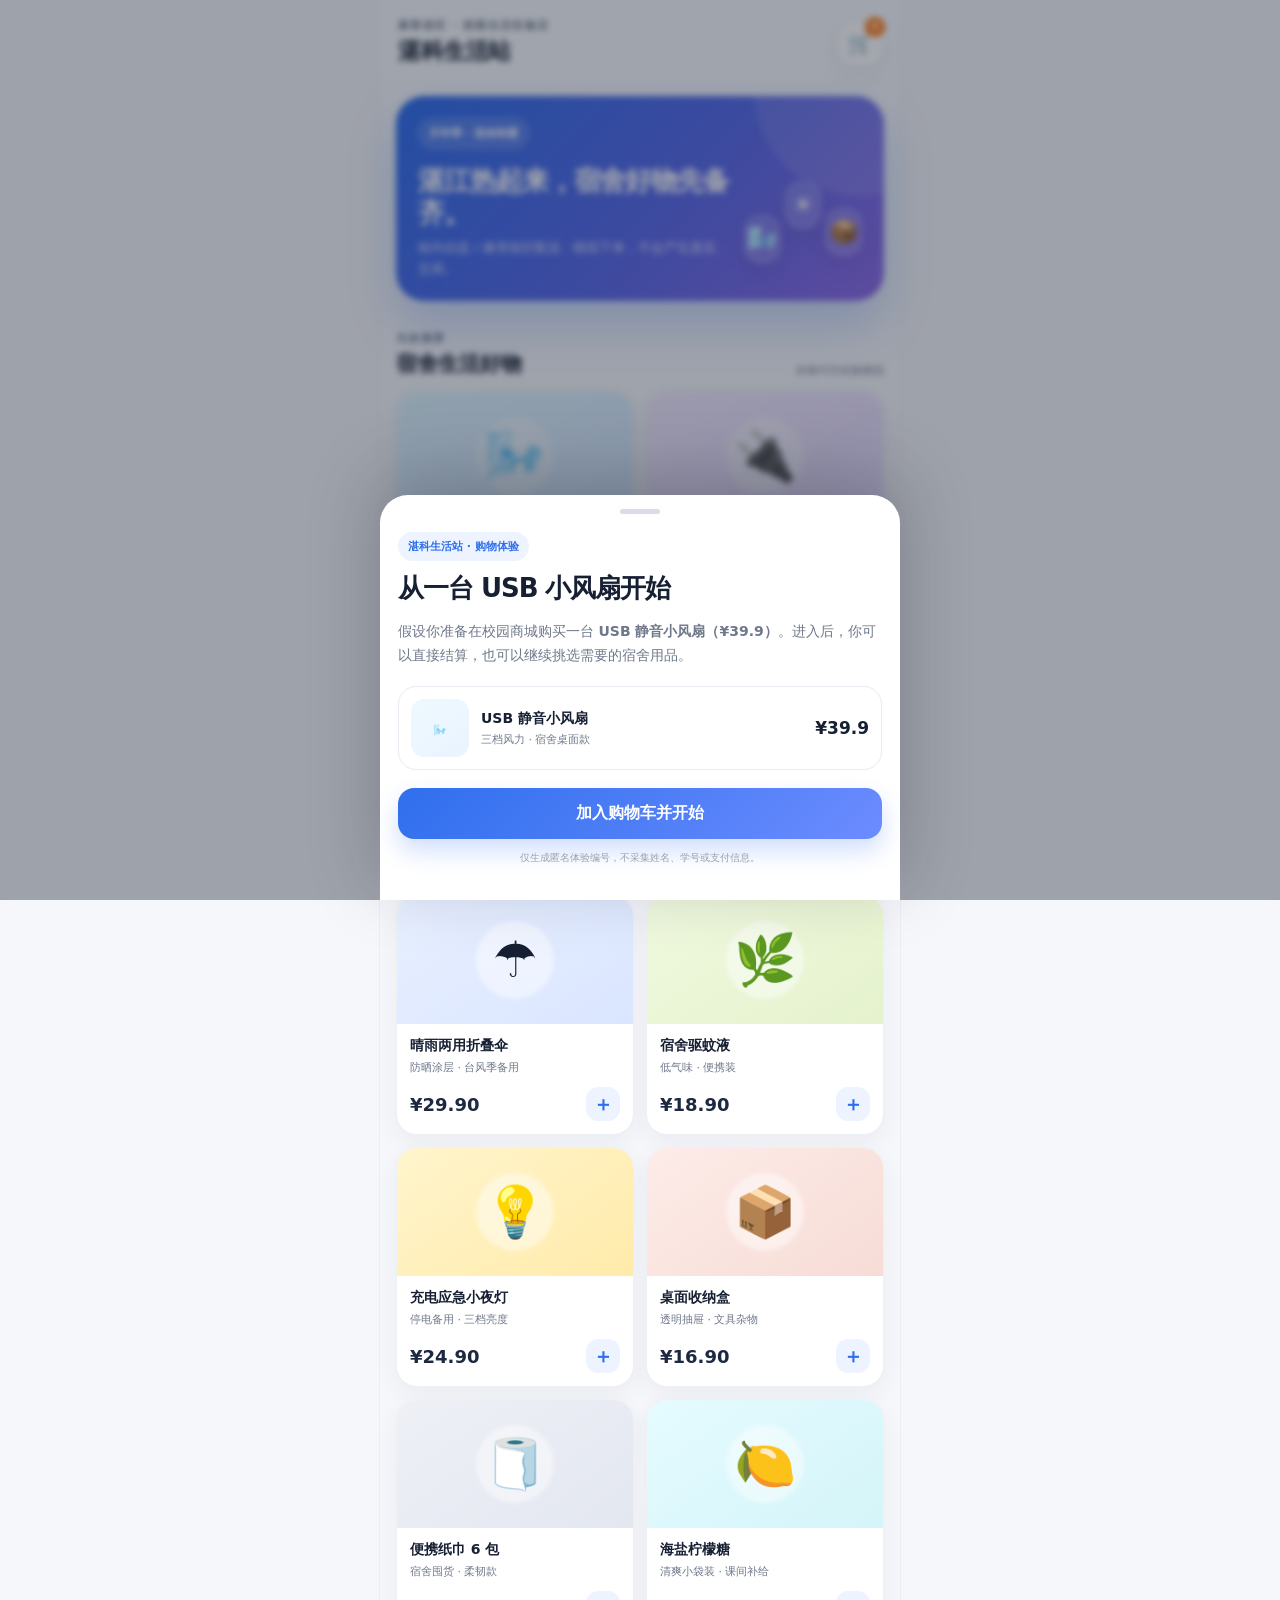
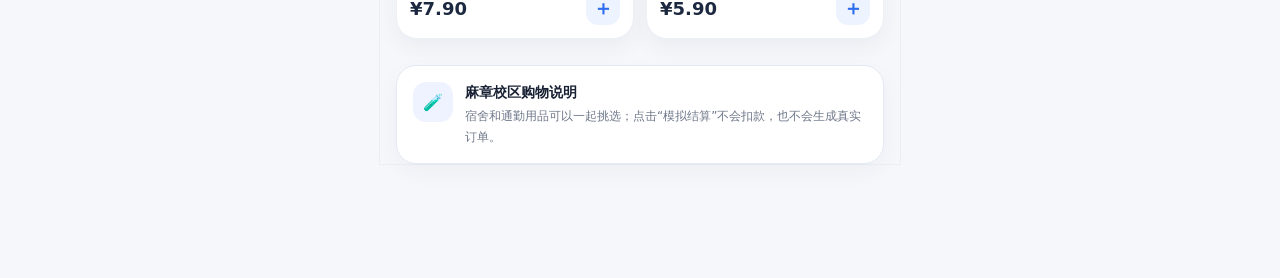
==== index.html @ 8a5a499f "Initial P2-06 campus mall A/B experiment" ====
<!doctype html>
<html lang="zh-CN">
<head>
  <meta charset="utf-8">
  <meta name="viewport" content="width=device-width,initial-scale=1,viewport-fit=cover">
  <meta name="theme-color" content="#f7f8fb">
  <meta name="description" content="湛科生活站 · 湛江校园生活购物体验">
  <title>湛科生活站 · 校园商城</title>
  <link rel="icon" href="assets/favicon.svg" type="image/svg+xml">
  <link rel="stylesheet" href="assets/styles.css">
</head>
<body class="shop-page">
  <div class="app-shell">
    <header class="shop-header">
      <div>
        <div class="eyebrow">麻章校区 · 校园生活实验店</div>
        <h1>湛科生活站</h1>
      </div>
      <button class="icon-btn cart-trigger" id="headerCart" aria-label="打开购物车">
        <span class="cart-icon">🛒</span><span class="cart-count" id="cartCount">0</span>
      </button>
    </header>

    <main>
      <section class="hero-card">
        <div class="hero-copy">
          <span class="hero-pill">开学季 · 宿舍刚需</span>
          <h2>湛江热起来，宿舍好物先备齐。</h2>
        <p>校内自提 / 麻章校区配送 · 模拟下单，不会产生真实交易。</p>
        </div>
        <div class="hero-visual" aria-hidden="true">
          <span>🌬️</span><span>☀️</span><span>📦</span>
        </div>
      </section>

      <section class="section-block">
        <div class="section-heading">
          <div>
            <span class="section-kicker">为你推荐</span>
            <h3>宿舍生活好物</h3>
          </div>
          <span class="tiny-note">价格均为实验模拟</span>
        </div>
        <div class="product-grid" id="productGrid"></div>
      </section>

      <section class="why-card">
        <div class="why-icon">🧪</div>
        <div>
          <strong>麻章校区购物说明</strong>
          <p>宿舍和通勤用品可以一起挑选；点击“模拟结算”不会扣款，也不会生成真实订单。</p>
        </div>
      </section>
    </main>

    <nav class="bottom-nav" aria-label="底部导航">
      <button class="nav-item active"><span>⌂</span><b>首页</b></button>
      <button class="nav-item" id="recommendNav"><span>✦</span><b>好物</b></button>
      <button class="nav-item cart-trigger"><span>🛒</span><b>购物车</b></button>
      <button class="nav-item" id="aboutNav"><span>i</span><b>说明</b></button>
    </nav>
  </div>

  <div class="scrim hidden" id="scrim"></div>

  <section class="sheet intro-sheet" id="introSheet" role="dialog" aria-modal="true" aria-labelledby="introTitle">
    <div class="sheet-handle"></div>
    <div class="intro-badge">湛科生活站 · 购物体验</div>
    <h2 id="introTitle">从一台 USB 小风扇开始</h2>
    <p>假设你准备在校园商城购买一台 <strong>USB 静音小风扇（¥39.9）</strong>。进入后，你可以直接结算，也可以继续挑选需要的宿舍用品。</p>
    <div class="intro-product">
      <div class="product-art art-fan"><span>🌬️</span></div>
      <div><strong>USB 静音小风扇</strong><span>三档风力 · 宿舍桌面款</span></div>
      <b>¥39.9</b>
    </div>
    <button class="primary-btn full" id="startExperiment">加入购物车并开始</button>
    <p class="privacy-note">仅生成匿名体验编号，不采集姓名、学号或支付信息。</p>
  </section>

  <section class="sheet cart-sheet hidden" id="cartSheet" role="dialog" aria-modal="true" aria-labelledby="cartTitle">
    <div class="sheet-handle"></div>
    <div class="sheet-title-row">
      <div><span class="section-kicker">购物车</span><h2 id="cartTitle">确认你的商品</h2></div>
      <button class="close-btn" id="closeCart" aria-label="关闭">×</button>
    </div>

    <div id="treatmentArea"></div>
    <div class="cart-lines" id="cartLines"></div>
    <div class="cart-empty hidden" id="cartEmpty">购物车还是空的。</div>

    <div class="cart-summary">
      <div><span>商品金额</span><b id="subtotalText">¥0.00</b></div>
      <div><span>配送费</span><b id="shippingText">¥6.00</b></div>
      <div class="total-line"><span>合计</span><b id="totalText">¥0.00</b></div>
    </div>

    <button class="primary-btn full" id="checkoutBtn">模拟结算</button>
    <button class="text-btn full" id="continueBtn">继续逛逛</button>
  </section>

  <section class="sheet success-sheet hidden" id="successSheet" role="dialog" aria-modal="true" aria-labelledby="successTitle">
    <div class="success-mark">✓</div>
    <h2 id="successTitle">实验记录已提交</h2>
    <p>这是模拟结算，没有产生真实订单或付款。</p>
    <div class="receipt-card">
      <span>本次购物车金额</span><strong id="receiptValue">¥0.00</strong>
      <small id="receiptShip">配送费 ¥0.00</small>
    </div>
    <button class="primary-btn full" id="restartBtn">重新体验（仅演示）</button>
  </section>

  <div class="toast hidden" id="toast"></div>

  <script src="assets/config.js"></script>
  <script src="assets/products.js"></script>
  <script src="assets/shared.js"></script>
  <script src="assets/app.js"></script>
</body>
</html>
---- assets/styles.css ----
:root{
  --bg:#f6f7fb;
  --card:#ffffff;
  --ink:#172033;
  --muted:#6f788a;
  --line:#e8ebf2;
  --brand:#2f6fed;
  --brand-2:#6c8cff;
  --accent:#ff7a18;
  --green:#1f9d68;
  --red:#e24b4b;
  --shadow:0 18px 50px rgba(31,45,77,.10);
  --soft-shadow:0 8px 24px rgba(31,45,77,.08);
  font-family:Inter,"PingFang SC","Microsoft YaHei",system-ui,-apple-system,BlinkMacSystemFont,"Segoe UI",sans-serif;
}
*{box-sizing:border-box}
html{scroll-behavior:smooth}
body{margin:0;background:var(--bg);color:var(--ink)}
button,input{font:inherit}
button{cursor:pointer}
.hidden{display:none!important}
.shop-page{min-height:100vh;padding-bottom:94px}
.app-shell{width:min(100%,520px);margin:0 auto;min-height:100vh;background:linear-gradient(180deg,#f9fbff 0,#f6f7fb 35%);box-shadow:0 0 0 1px rgba(20,30,55,.04)}
.shop-header{position:sticky;top:0;z-index:20;display:flex;align-items:center;justify-content:space-between;padding:18px 18px 14px;background:rgba(249,251,255,.92);backdrop-filter:blur(14px);border-bottom:1px solid rgba(232,235,242,.8)}
.shop-header h1{margin:3px 0 0;font-size:23px;letter-spacing:-.02em}
.eyebrow,.section-kicker,.admin-kicker{font-size:11px;letter-spacing:.12em;text-transform:uppercase;color:var(--muted);font-weight:800}
.icon-btn{width:44px;height:44px;border:0;border-radius:15px;background:#fff;box-shadow:var(--soft-shadow);position:relative}
.cart-icon{font-size:20px}.cart-count{position:absolute;right:-3px;top:-4px;min-width:20px;height:20px;border-radius:999px;background:var(--accent);color:#fff;font-size:11px;font-weight:800;display:grid;place-items:center;padding:0 5px}
.hero-card{margin:14px 16px 0;padding:22px;border-radius:28px;color:#fff;background:linear-gradient(135deg,#2f6fed 0%,#5869e9 55%,#8f6be8 100%);display:flex;gap:10px;min-height:196px;overflow:hidden;position:relative;box-shadow:0 22px 48px rgba(47,111,237,.25)}
.hero-card:after{content:"";position:absolute;width:210px;height:210px;border-radius:50%;background:rgba(255,255,255,.10);right:-80px;top:-110px}
.hero-copy{position:relative;z-index:2;flex:1}.hero-pill{display:inline-block;padding:7px 10px;border-radius:999px;background:rgba(255,255,255,.14);border:1px solid rgba(255,255,255,.22);font-size:11px;font-weight:800}
.hero-card h2{font-size:27px;line-height:1.18;margin:16px 0 9px;letter-spacing:-.04em}.hero-card p{margin:0;color:rgba(255,255,255,.82);font-size:13px;line-height:1.6;max-width:310px}
.hero-visual{width:118px;display:flex;align-items:flex-end;justify-content:center;gap:4px;padding-bottom:16px;position:relative;z-index:2}.hero-visual span{display:grid;place-items:center;width:48px;height:48px;background:rgba(255,255,255,.16);border:1px solid rgba(255,255,255,.20);border-radius:16px;font-size:24px;box-shadow:0 10px 26px rgba(0,0,0,.08)}.hero-visual span:nth-child(2){transform:translateY(-34px)}.hero-visual span:nth-child(3){transform:translateY(-7px)}
.section-block{padding:26px 16px 8px}.section-heading{display:flex;justify-content:space-between;align-items:end;margin-bottom:13px}.section-heading h3{margin:4px 0 0;font-size:21px}.tiny-note{font-size:11px;color:var(--muted)}
.product-grid{display:grid;grid-template-columns:1fr 1fr;gap:12px}.product-card{background:#fff;border:1px solid #edf0f5;border-radius:21px;overflow:hidden;box-shadow:0 8px 22px rgba(34,47,75,.055);transition:.18s ease}.product-card:active{transform:scale(.985)}
.product-art{height:128px;display:grid;place-items:center;font-size:50px;position:relative;overflow:hidden}.product-art:after{content:"";position:absolute;width:78px;height:78px;border-radius:50%;background:rgba(255,255,255,.45);filter:blur(2px);z-index:0}.product-art>*{position:relative;z-index:1}.art-fan{background:linear-gradient(145deg,#dff5ff,#d8eaff)}.art-cable{background:linear-gradient(145deg,#f2ebff,#e7ddff)}.art-clip{background:linear-gradient(145deg,#fff1dd,#ffe4c0)}.art-sleeve{background:linear-gradient(145deg,#e7fff4,#d7f8e8)}.art-umbrella{background:linear-gradient(145deg,#e8f0ff,#dae5ff)}.art-repellent{background:linear-gradient(145deg,#f0f9df,#e5f2cd)}.art-lamp{background:linear-gradient(145deg,#fff5cd,#ffebaa)}.art-box{background:linear-gradient(145deg,#fdece8,#f7dcd6)}.art-tissue{background:linear-gradient(145deg,#eef0f6,#e3e7f0)}.art-candy{background:linear-gradient(145deg,#e5fbff,#d4f5f9)}
.product-body{padding:13px}.product-name{font-weight:800;font-size:14px;white-space:nowrap;overflow:hidden;text-overflow:ellipsis}.product-desc{font-size:11px;color:var(--muted);margin-top:5px;white-space:nowrap;overflow:hidden;text-overflow:ellipsis}.product-footer{display:flex;align-items:center;justify-content:space-between;margin-top:12px}.price{font-size:18px;font-weight:900;color:#1d2940}.add-btn{width:34px;height:34px;border:0;border-radius:12px;background:#edf3ff;color:var(--brand);font-size:20px;font-weight:800}
.why-card{margin:18px 16px 20px;padding:16px;border:1px solid #e4e9f3;background:#fff;border-radius:20px;display:flex;gap:12px;box-shadow:0 8px 22px rgba(34,47,75,.04)}.why-icon{width:40px;height:40px;border-radius:13px;background:#eef3ff;display:grid;place-items:center;flex:0 0 auto}.why-card strong,.deployment-note strong{font-size:14px}.why-card p,.deployment-note p{font-size:12px;line-height:1.7;color:var(--muted);margin:4px 0 0}
.bottom-nav{position:fixed;left:50%;bottom:0;transform:translateX(-50%);width:min(100%,520px);height:78px;padding:9px 18px max(9px,env(safe-area-inset-bottom));display:flex;justify-content:space-around;background:rgba(255,255,255,.94);backdrop-filter:blur(18px);border-top:1px solid #eceff4;z-index:30}.nav-item{border:0;background:none;color:#8a93a4;display:grid;place-items:center;gap:2px;min-width:56px}.nav-item span{font-size:19px}.nav-item b{font-size:10px}.nav-item.active{color:var(--brand)}
.scrim{position:fixed;inset:0;background:rgba(18,25,40,.38);backdrop-filter:blur(3px);z-index:60}.sheet{position:fixed;z-index:70;left:50%;bottom:0;transform:translateX(-50%);width:min(100%,520px);max-height:90vh;overflow:auto;background:#fff;border-radius:28px 28px 0 0;padding:12px 18px calc(24px + env(safe-area-inset-bottom));box-shadow:0 -20px 70px rgba(22,28,45,.25)}
.sheet-handle{width:40px;height:5px;border-radius:99px;background:#d8dde8;margin:2px auto 18px}.intro-sheet h2,.success-sheet h2{font-size:26px;margin:10px 0 8px;letter-spacing:-.04em}.intro-sheet>p{font-size:14px;line-height:1.7;color:var(--muted)}.intro-badge{font-size:11px;font-weight:900;color:var(--brand);background:#edf3ff;padding:7px 10px;border-radius:999px;display:inline-block}.intro-product{display:grid;grid-template-columns:58px 1fr auto;gap:12px;align-items:center;border:1px solid var(--line);padding:12px;border-radius:18px;margin:18px 0}.intro-product .product-art{height:58px;border-radius:14px;font-size:28px}.intro-product strong{display:block;font-size:14px}.intro-product span{display:block;color:var(--muted);font-size:11px;margin-top:4px}.intro-product b{font-size:17px}.privacy-note{text-align:center!important;font-size:10px!important;color:#9aa1ae!important}
.primary-btn{border:0;border-radius:16px;background:linear-gradient(135deg,var(--brand),var(--brand-2));color:#fff;font-weight:900;padding:15px 18px;box-shadow:0 12px 24px rgba(47,111,237,.22)}.primary-btn:disabled{opacity:.45;cursor:not-allowed}.full{width:100%}.text-btn{border:0;background:none;color:var(--muted);padding:13px;font-weight:800}.sheet-title-row{display:flex;justify-content:space-between;align-items:start}.sheet-title-row h2{font-size:23px;margin:3px 0 14px}.close-btn{width:38px;height:38px;border-radius:13px;border:0;background:#f1f3f7;color:#667085;font-size:22px}
.treatment{border-radius:18px;padding:14px;margin:0 0 13px}.treatment-b{background:linear-gradient(145deg,#fff7ec,#fff2df);border:1px solid #ffe0b7}.treatment-title{display:flex;align-items:center;justify-content:space-between;gap:10px;font-weight:900;font-size:14px}.treatment-title strong{color:#d95d00}.progress-track{height:9px;background:#ffe4bf;border-radius:99px;overflow:hidden;margin:11px 0 6px}.progress-track i{height:100%;display:block;background:linear-gradient(90deg,#ff8a24,#ff6a00);border-radius:99px;transition:width .25s}.progress-labels{display:flex;justify-content:space-between;font-size:10px;color:#8d765f}.addon-title{font-size:11px;font-weight:900;margin:12px 0 7px;color:#8b5c2c}.addon-row{display:flex;gap:8px;overflow:auto;padding-bottom:2px}.addon-btn{border:1px solid #ffd5a4;background:#fff;border-radius:13px;padding:8px 10px;white-space:nowrap;color:#70491f;font-size:11px;font-weight:800}.treatment-success{background:#ecf9f2;border-color:#c8edd9}.treatment-success .treatment-title strong{color:var(--green)}
.cart-lines{display:grid;gap:10px}.cart-line{display:grid;grid-template-columns:46px 1fr auto;gap:10px;align-items:center;padding:10px 0;border-bottom:1px solid #f0f2f6}.cart-thumb{height:46px;border-radius:12px;display:grid;place-items:center;font-size:24px}.cart-line strong{font-size:13px;display:block}.cart-line small{font-size:11px;color:var(--muted)}.qty-control{display:flex;align-items:center;gap:8px}.qty-control button{width:28px;height:28px;border:0;border-radius:10px;background:#f1f4f8;font-weight:900;color:#506078}.qty-control b{min-width:14px;text-align:center;font-size:12px}.cart-empty{text-align:center;color:var(--muted);padding:24px 0}.cart-summary{border-top:1px dashed #dfe3eb;margin:13px 0;padding-top:12px}.cart-summary>div{display:flex;justify-content:space-between;padding:5px 0;font-size:13px}.cart-summary span{color:var(--muted)}.total-line{font-size:16px!important;padding-top:10px!important}.total-line b{font-size:21px}.success-sheet{text-align:center;padding-top:30px}.success-mark{width:70px;height:70px;border-radius:50%;display:grid;place-items:center;background:#eaf9f2;color:var(--green);font-size:34px;font-weight:900;margin:0 auto}.success-sheet>p{color:var(--muted);font-size:13px}.receipt-card{background:#f7f9fc;border:1px solid var(--line);padding:18px;border-radius:18px;margin:18px 0}.receipt-card span,.receipt-card small{display:block;color:var(--muted);font-size:11px}.receipt-card strong{font-size:30px;display:block;margin:6px 0}.toast{position:fixed;left:50%;bottom:96px;transform:translateX(-50%);z-index:100;background:#172033;color:#fff;border-radius:999px;padding:10px 15px;font-size:12px;font-weight:800;box-shadow:var(--shadow)}

/* Admin */
.admin-page{background:#f4f6f9;min-height:100vh}.admin-topbar{background:#111827;color:#fff;padding:22px 0}.admin-wrap{width:min(1180px,calc(100% - 34px));margin:0 auto}.topbar-inner{display:flex;justify-content:space-between;align-items:center}.admin-topbar h1{font-size:22px;margin:5px 0 0}.admin-topbar .admin-kicker{color:#9fb1cf}.topbar-actions,.toolbar-actions{display:flex;gap:8px;flex-wrap:wrap}.ghost-btn,.primary-small,.danger-ghost{border-radius:12px;padding:10px 13px;font-size:12px;font-weight:850;text-decoration:none}.ghost-btn{border:1px solid #dfe4ed;background:#fff;color:#334155}.admin-topbar .ghost-btn{background:#1e293b;border-color:#334155;color:#fff}.primary-small{border:0;background:#3b82f6;color:#fff}.danger-ghost{border:1px solid #f0caca;color:#bf3030;background:#fff}.admin-main{padding:28px 0 52px}.project-hero{background:linear-gradient(135deg,#ffffff,#f5f8ff);border:1px solid #e5eaf3;border-radius:24px;padding:24px;display:flex;justify-content:space-between;gap:30px;box-shadow:0 10px 30px rgba(34,47,75,.05)}.project-hero h2{font-size:27px;letter-spacing:-.04em;margin:12px 0 8px}.project-hero p{color:var(--muted);max-width:720px;line-height:1.7;margin:0}.badge{display:inline-block;background:#eaf1ff;color:#2f6fed;padding:7px 10px;border-radius:999px;font-size:11px;font-weight:900}.study-meta{min-width:260px;display:grid;gap:10px}.study-meta div{padding:11px 13px;border:1px solid #e6ebf3;border-radius:14px;background:#fff}.study-meta span{font-size:10px;color:var(--muted);display:block}.study-meta strong{font-size:13px;display:block;margin-top:4px}.design-grid{display:grid;grid-template-columns:repeat(3,1fr);gap:12px;margin:14px 0}.design-card{background:#fff;border:1px solid #e4e9f1;padding:18px;border-radius:18px}.design-card h3{font-size:16px;margin:11px 0 5px}.design-card p{font-size:12px;color:var(--muted);line-height:1.7;margin:0}.variant-chip{font-size:10px;font-weight:900;padding:6px 9px;border-radius:999px;display:inline-block}.variant-a{background:#eef2f7;color:#48566a}.variant-b{background:#fff0df;color:#c25700}.neutral{background:#edf4ff;color:#2f6fed}.data-toolbar{display:flex;justify-content:space-between;gap:15px;align-items:center;padding:14px 2px;margin:8px 0}.data-toolbar strong{font-size:13px}.data-toolbar span{display:block;font-size:11px;color:var(--muted);margin-top:3px}.metric-grid{display:grid;grid-template-columns:repeat(4,1fr);gap:12px}.metric-card{background:#fff;border:1px solid #e5e9f0;border-radius:18px;padding:18px}.metric-card span{font-size:11px;color:var(--muted)}.metric-card strong{font-size:28px;display:block;margin-top:8px;letter-spacing:-.04em}.metric-card small{display:block;font-size:10px;color:#87909f;margin-top:5px}.panel-grid{display:grid;grid-template-columns:1.2fr .8fr;gap:12px;margin-top:12px}.panel{background:#fff;border:1px solid #e5e9f0;border-radius:20px;padding:20px;margin-top:12px}.panel-heading{display:flex;justify-content:space-between;gap:20px;align-items:start;margin-bottom:18px}.panel-heading h3{font-size:18px;margin:4px 0 0}.stat-note{font-size:11px;color:var(--muted);background:#f4f6f9;padding:7px 9px;border-radius:999px}.bar-compare{display:grid;gap:15px}.bar-row{display:grid;grid-template-columns:90px 1fr 80px;align-items:center;gap:10px}.bar-label{font-size:12px;font-weight:900}.bar-track{height:28px;background:#f1f3f7;border-radius:10px;overflow:hidden}.bar-fill{height:100%;border-radius:10px;min-width:4px;display:flex;align-items:center;justify-content:flex-end;padding-right:8px;color:#fff;font-size:10px;font-weight:900}.bar-a{background:#64748b}.bar-b{background:linear-gradient(90deg,#ff963d,#ff6a00)}.bar-value{text-align:right;font-weight:900;font-size:14px}.behavior-table{display:grid;gap:9px}.behavior-row{display:grid;grid-template-columns:1fr 70px 70px;gap:8px;align-items:center;padding:10px 0;border-bottom:1px solid #f0f2f6}.behavior-row:last-child{border:0}.behavior-row span{font-size:12px;color:var(--muted)}.behavior-row b{text-align:right;font-size:12px}.interpretation{display:grid;gap:10px}.insight-card{border-radius:16px;padding:14px 15px;background:#f7f9fc;border:1px solid #e7ebf2}.insight-card strong{font-size:13px}.insight-card p{font-size:12px;line-height:1.75;color:var(--muted);margin:6px 0 0}.insight-card.positive{background:#f0faf5;border-color:#d1eedf}.insight-card.warn{background:#fff8eb;border-color:#f2dfb8}.table-scroll{overflow:auto}.records-table{width:100%;border-collapse:collapse;min-width:780px}.records-table th,.records-table td{text-align:left;border-bottom:1px solid #edf0f4;padding:11px 9px;font-size:11px}.records-table th{color:#7b8493;font-weight:800}.records-table td{color:#334155}.variant-cell{font-weight:900}.deployment-note{margin-top:12px;border:1px dashed #ced7e6;border-radius:18px;padding:16px;display:flex;gap:12px;background:#fbfcfe}.deployment-note code{font-family:ui-monospace,SFMono-Regular,Menlo,monospace;background:#eef1f6;padding:2px 5px;border-radius:5px}
@media (max-width:820px){.project-hero{display:block}.study-meta{margin-top:18px;min-width:0;grid-template-columns:repeat(3,1fr)}.design-grid,.metric-grid{grid-template-columns:1fr 1fr}.controls-card{grid-column:1/-1}.panel-grid{grid-template-columns:1fr}.topbar-inner{align-items:flex-start;gap:15px}.data-toolbar{align-items:flex-start;flex-direction:column}}
@media (max-width:560px){.hero-card{min-height:180px}.hero-visual{width:82px}.hero-visual span{width:40px;height:40px;font-size:20px}.hero-card h2{font-size:24px}.product-art{height:118px}.admin-wrap{width:min(100% - 22px,1180px)}.admin-topbar{padding:16px 0}.topbar-inner{display:block}.topbar-actions{margin-top:14px}.project-hero{padding:18px}.project-hero h2{font-size:23px}.study-meta{grid-template-columns:1fr}.design-grid,.metric-grid{grid-template-columns:1fr}.controls-card{grid-column:auto}.metric-card strong{font-size:24px}.bar-row{grid-template-columns:72px 1fr 66px}}
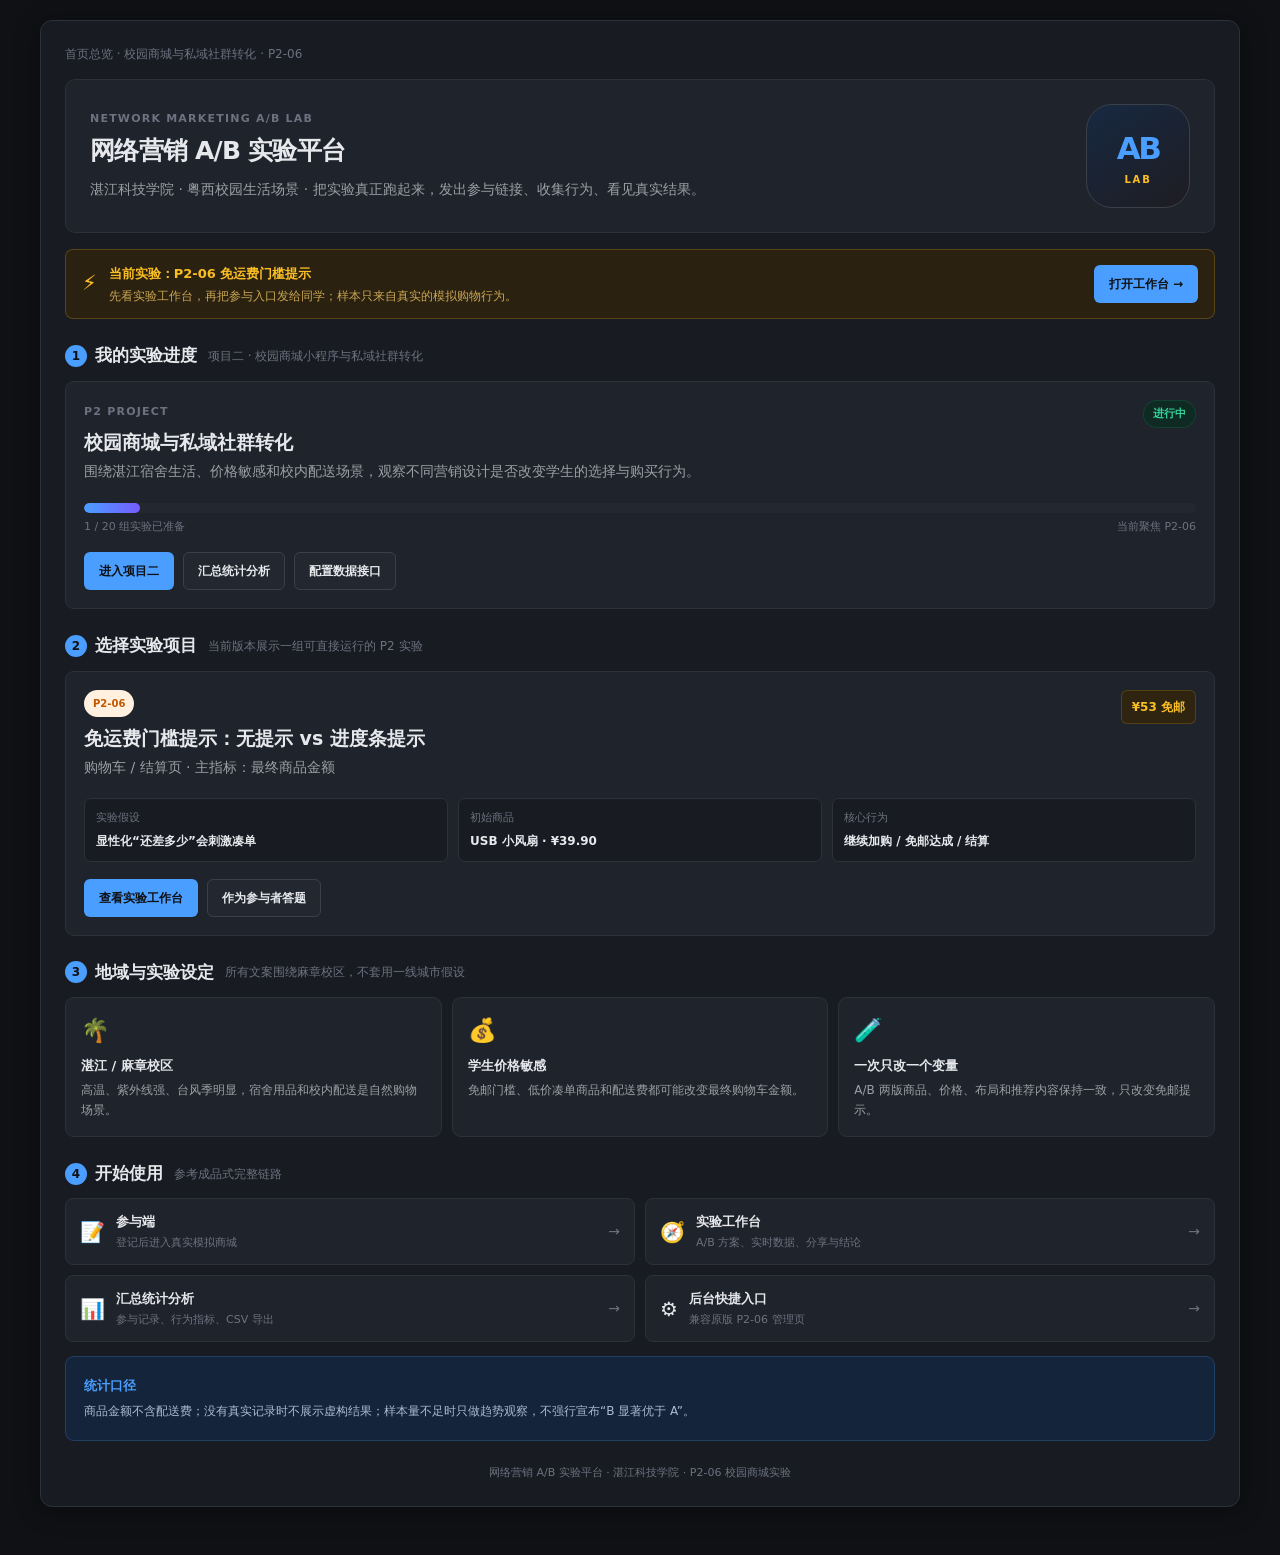
==== commit 00a318c1: "feat: add reference-style P2-06 experiment platform" ====
--- a/index.html
+++ b/index.html
@@ -2,118 +2,65 @@
 <html lang="zh-CN">
 <head>
   <meta charset="utf-8">
-  <meta name="viewport" content="width=device-width,initial-scale=1,viewport-fit=cover">
-  <meta name="theme-color" content="#f7f8fb">
-  <meta name="description" content="湛科生活站 · 湛江校园生活购物体验">
-  <title>湛科生活站 · 校园商城</title>
+  <meta name="viewport" content="width=device-width,initial-scale=1">
+  <meta name="theme-color" content="#0f1115">
+  <meta name="description" content="网络营销 A/B 实验平台 · 湛江科技学院 P2-06">
+  <title>网络营销 A/B 实验平台 · 湛江科技学院</title>
   <link rel="icon" href="assets/favicon.svg" type="image/svg+xml">
   <link rel="stylesheet" href="assets/styles.css">
 </head>
-<body class="shop-page">
-  <div class="app-shell">
-    <header class="shop-header">
+<body class="platform-page">
+  <div class="platform-shell">
+    <div class="platform-breadcrumb">首页总览 · 校园商城与私域社群转化 · P2-06</div>
+
+    <header class="platform-hero">
       <div>
-        <div class="eyebrow">麻章校区 · 校园生活实验店</div>
-        <h1>湛科生活站</h1>
+        <div class="platform-kicker">NETWORK MARKETING A/B LAB</div>
+        <h1>网络营销 A/B 实验平台</h1>
+        <p>湛江科技学院 · 粤西校园生活场景 · 把实验真正跑起来，发出参与链接、收集行为、看见真实结果。</p>
       </div>
-      <button class="icon-btn cart-trigger" id="headerCart" aria-label="打开购物车">
-        <span class="cart-icon">🛒</span><span class="cart-count" id="cartCount">0</span>
-      </button>
+      <div class="platform-hero-mark" aria-hidden="true"><span>AB</span><small>LAB</small></div>
     </header>
 
-    <main>
-      <section class="hero-card">
-        <div class="hero-copy">
-          <span class="hero-pill">开学季 · 宿舍刚需</span>
-          <h2>湛江热起来，宿舍好物先备齐。</h2>
-        <p>校内自提 / 麻章校区配送 · 模拟下单，不会产生真实交易。</p>
-        </div>
-        <div class="hero-visual" aria-hidden="true">
-          <span>🌬️</span><span>☀️</span><span>📦</span>
-        </div>
-      </section>
+    <section class="platform-banner">
+      <div class="banner-icon">⚡</div>
+      <div><strong>当前实验：P2-06 免运费门槛提示</strong><p>先看实验工作台，再把参与入口发给同学；样本只来自真实的模拟购物行为。</p></div>
+      <a class="platform-btn primary" href="experiment.html?id=P2-06">打开工作台 →</a>
+    </section>
 
-      <section class="section-block">
-        <div class="section-heading">
-          <div>
-            <span class="section-kicker">为你推荐</span>
-            <h3>宿舍生活好物</h3>
-          </div>
-          <span class="tiny-note">价格均为实验模拟</span>
-        </div>
-        <div class="product-grid" id="productGrid"></div>
-      </section>
+    <section class="platform-section-title"><span>1</span><h2>我的实验进度</h2><em>项目二 · 校园商城小程序与私域社群转化</em></section>
+    <section class="progress-card">
+      <div class="progress-top"><div><span class="platform-kicker">P2 PROJECT</span><h2>校园商城与私域社群转化</h2></div><span class="status-chip">进行中</span></div>
+      <p>围绕湛江宿舍生活、价格敏感和校内配送场景，观察不同营销设计是否改变学生的选择与购买行为。</p>
+      <div class="progress-track-wide"><i style="width:5%"></i></div>
+      <div class="progress-meta"><span>1 / 20 组实验已准备</span><span>当前聚焦 P2-06</span></div>
+      <div class="platform-actions"><a class="platform-btn primary" href="project2.html">进入项目二</a><a class="platform-btn ghost" href="aggregate.html">汇总统计分析</a><a class="platform-btn ghost" href="setup.html">配置数据接口</a></div>
+    </section>
 
-      <section class="why-card">
-        <div class="why-icon">🧪</div>
-        <div>
-          <strong>麻章校区购物说明</strong>
-          <p>宿舍和通勤用品可以一起挑选；点击“模拟结算”不会扣款，也不会生成真实订单。</p>
-        </div>
-      </section>
-    </main>
+    <section class="platform-section-title"><span>2</span><h2>选择实验项目</h2><em>当前版本展示一组可直接运行的 P2 实验</em></section>
+    <section class="experiment-overview-card">
+      <div class="experiment-overview-head"><div><span class="variant-chip variant-b">P2-06</span><h2>免运费门槛提示：无提示 vs 进度条提示</h2><p>购物车 / 结算页 · 主指标：最终商品金额</p></div><span class="metric-pill">¥53 免邮</span></div>
+      <div class="overview-grid"><div><span>实验假设</span><strong>显性化“还差多少”会刺激凑单</strong></div><div><span>初始商品</span><strong>USB 小风扇 · ¥39.90</strong></div><div><span>核心行为</span><strong>继续加购 / 免邮达成 / 结算</strong></div></div>
+      <div class="platform-actions"><a class="platform-btn primary" href="experiment.html?id=P2-06">查看实验工作台</a><a class="platform-btn ghost" href="share.html?e=P2-06">作为参与者答题</a></div>
+    </section>
 
-    <nav class="bottom-nav" aria-label="底部导航">
-      <button class="nav-item active"><span>⌂</span><b>首页</b></button>
-      <button class="nav-item" id="recommendNav"><span>✦</span><b>好物</b></button>
-      <button class="nav-item cart-trigger"><span>🛒</span><b>购物车</b></button>
-      <button class="nav-item" id="aboutNav"><span>i</span><b>说明</b></button>
-    </nav>
+    <section class="platform-section-title"><span>3</span><h2>地域与实验设定</h2><em>所有文案围绕麻章校区，不套用一线城市假设</em></section>
+    <section class="setting-grid">
+      <article><span class="setting-icon">🌴</span><strong>湛江 / 麻章校区</strong><p>高温、紫外线强、台风季明显，宿舍用品和校内配送是自然购物场景。</p></article>
+      <article><span class="setting-icon">💰</span><strong>学生价格敏感</strong><p>免邮门槛、低价凑单商品和配送费都可能改变最终购物车金额。</p></article>
+      <article><span class="setting-icon">🧪</span><strong>一次只改一个变量</strong><p>A/B 两版商品、价格、布局和推荐内容保持一致，只改变免邮提示。</p></article>
+    </section>
+
+    <section class="platform-section-title"><span>4</span><h2>开始使用</h2><em>参考成品式完整链路</em></section>
+    <section class="quick-links">
+      <a href="share.html?e=P2-06"><b>📝</b><span><strong>参与端</strong><small>登记后进入真实模拟商城</small></span><i>→</i></a>
+      <a href="experiment.html?id=P2-06"><b>🧭</b><span><strong>实验工作台</strong><small>A/B 方案、实时数据、分享与结论</small></span><i>→</i></a>
+      <a href="aggregate.html"><b>📊</b><span><strong>汇总统计分析</strong><small>参与记录、行为指标、CSV 导出</small></span><i>→</i></a>
+      <a href="admin.html"><b>⚙️</b><span><strong>后台快捷入口</strong><small>兼容原版 P2-06 管理页</small></span><i>→</i></a>
+    </section>
+
+    <section class="method-note"><strong>统计口径</strong><p>商品金额不含配送费；没有真实记录时不展示虚构结果；样本量不足时只做趋势观察，不强行宣布“B 显著优于 A”。</p></section>
+    <footer class="platform-footer">网络营销 A/B 实验平台 · 湛江科技学院 · P2-06 校园商城实验</footer>
   </div>
-
-  <div class="scrim hidden" id="scrim"></div>
-
-  <section class="sheet intro-sheet" id="introSheet" role="dialog" aria-modal="true" aria-labelledby="introTitle">
-    <div class="sheet-handle"></div>
-    <div class="intro-badge">湛科生活站 · 购物体验</div>
-    <h2 id="introTitle">从一台 USB 小风扇开始</h2>
-    <p>假设你准备在校园商城购买一台 <strong>USB 静音小风扇（¥39.9）</strong>。进入后，你可以直接结算，也可以继续挑选需要的宿舍用品。</p>
-    <div class="intro-product">
-      <div class="product-art art-fan"><span>🌬️</span></div>
-      <div><strong>USB 静音小风扇</strong><span>三档风力 · 宿舍桌面款</span></div>
-      <b>¥39.9</b>
-    </div>
-    <button class="primary-btn full" id="startExperiment">加入购物车并开始</button>
-    <p class="privacy-note">仅生成匿名体验编号，不采集姓名、学号或支付信息。</p>
-  </section>
-
-  <section class="sheet cart-sheet hidden" id="cartSheet" role="dialog" aria-modal="true" aria-labelledby="cartTitle">
-    <div class="sheet-handle"></div>
-    <div class="sheet-title-row">
-      <div><span class="section-kicker">购物车</span><h2 id="cartTitle">确认你的商品</h2></div>
-      <button class="close-btn" id="closeCart" aria-label="关闭">×</button>
-    </div>
-
-    <div id="treatmentArea"></div>
-    <div class="cart-lines" id="cartLines"></div>
-    <div class="cart-empty hidden" id="cartEmpty">购物车还是空的。</div>
-
-    <div class="cart-summary">
-      <div><span>商品金额</span><b id="subtotalText">¥0.00</b></div>
-      <div><span>配送费</span><b id="shippingText">¥6.00</b></div>
-      <div class="total-line"><span>合计</span><b id="totalText">¥0.00</b></div>
-    </div>
-
-    <button class="primary-btn full" id="checkoutBtn">模拟结算</button>
-    <button class="text-btn full" id="continueBtn">继续逛逛</button>
-  </section>
-
-  <section class="sheet success-sheet hidden" id="successSheet" role="dialog" aria-modal="true" aria-labelledby="successTitle">
-    <div class="success-mark">✓</div>
-    <h2 id="successTitle">实验记录已提交</h2>
-    <p>这是模拟结算，没有产生真实订单或付款。</p>
-    <div class="receipt-card">
-      <span>本次购物车金额</span><strong id="receiptValue">¥0.00</strong>
-      <small id="receiptShip">配送费 ¥0.00</small>
-    </div>
-    <button class="primary-btn full" id="restartBtn">重新体验（仅演示）</button>
-  </section>
-
-  <div class="toast hidden" id="toast"></div>
-
-  <script src="assets/config.js"></script>
-  <script src="assets/products.js"></script>
-  <script src="assets/shared.js"></script>
-  <script src="assets/app.js"></script>
 </body>
 </html>
--- a/assets/styles.css
+++ b/assets/styles.css
@@ -47,3 +47,38 @@
 .admin-page{background:#f4f6f9;min-height:100vh}.admin-topbar{background:#111827;color:#fff;padding:22px 0}.admin-wrap{width:min(1180px,calc(100% - 34px));margin:0 auto}.topbar-inner{display:flex;justify-content:space-between;align-items:center}.admin-topbar h1{font-size:22px;margin:5px 0 0}.admin-topbar .admin-kicker{color:#9fb1cf}.topbar-actions,.toolbar-actions{display:flex;gap:8px;flex-wrap:wrap}.ghost-btn,.primary-small,.danger-ghost{border-radius:12px;padding:10px 13px;font-size:12px;font-weight:850;text-decoration:none}.ghost-btn{border:1px solid #dfe4ed;background:#fff;color:#334155}.admin-topbar .ghost-btn{background:#1e293b;border-color:#334155;color:#fff}.primary-small{border:0;background:#3b82f6;color:#fff}.danger-ghost{border:1px solid #f0caca;color:#bf3030;background:#fff}.admin-main{padding:28px 0 52px}.project-hero{background:linear-gradient(135deg,#ffffff,#f5f8ff);border:1px solid #e5eaf3;border-radius:24px;padding:24px;display:flex;justify-content:space-between;gap:30px;box-shadow:0 10px 30px rgba(34,47,75,.05)}.project-hero h2{font-size:27px;letter-spacing:-.04em;margin:12px 0 8px}.project-hero p{color:var(--muted);max-width:720px;line-height:1.7;margin:0}.badge{display:inline-block;background:#eaf1ff;color:#2f6fed;padding:7px 10px;border-radius:999px;font-size:11px;font-weight:900}.study-meta{min-width:260px;display:grid;gap:10px}.study-meta div{padding:11px 13px;border:1px solid #e6ebf3;border-radius:14px;background:#fff}.study-meta span{font-size:10px;color:var(--muted);display:block}.study-meta strong{font-size:13px;display:block;margin-top:4px}.design-grid{display:grid;grid-template-columns:repeat(3,1fr);gap:12px;margin:14px 0}.design-card{background:#fff;border:1px solid #e4e9f1;padding:18px;border-radius:18px}.design-card h3{font-size:16px;margin:11px 0 5px}.design-card p{font-size:12px;color:var(--muted);line-height:1.7;margin:0}.variant-chip{font-size:10px;font-weight:900;padding:6px 9px;border-radius:999px;display:inline-block}.variant-a{background:#eef2f7;color:#48566a}.variant-b{background:#fff0df;color:#c25700}.neutral{background:#edf4ff;color:#2f6fed}.data-toolbar{display:flex;justify-content:space-between;gap:15px;align-items:center;padding:14px 2px;margin:8px 0}.data-toolbar strong{font-size:13px}.data-toolbar span{display:block;font-size:11px;color:var(--muted);margin-top:3px}.metric-grid{display:grid;grid-template-columns:repeat(4,1fr);gap:12px}.metric-card{background:#fff;border:1px solid #e5e9f0;border-radius:18px;padding:18px}.metric-card span{font-size:11px;color:var(--muted)}.metric-card strong{font-size:28px;display:block;margin-top:8px;letter-spacing:-.04em}.metric-card small{display:block;font-size:10px;color:#87909f;margin-top:5px}.panel-grid{display:grid;grid-template-columns:1.2fr .8fr;gap:12px;margin-top:12px}.panel{background:#fff;border:1px solid #e5e9f0;border-radius:20px;padding:20px;margin-top:12px}.panel-heading{display:flex;justify-content:space-between;gap:20px;align-items:start;margin-bottom:18px}.panel-heading h3{font-size:18px;margin:4px 0 0}.stat-note{font-size:11px;color:var(--muted);background:#f4f6f9;padding:7px 9px;border-radius:999px}.bar-compare{display:grid;gap:15px}.bar-row{display:grid;grid-template-columns:90px 1fr 80px;align-items:center;gap:10px}.bar-label{font-size:12px;font-weight:900}.bar-track{height:28px;background:#f1f3f7;border-radius:10px;overflow:hidden}.bar-fill{height:100%;border-radius:10px;min-width:4px;display:flex;align-items:center;justify-content:flex-end;padding-right:8px;color:#fff;font-size:10px;font-weight:900}.bar-a{background:#64748b}.bar-b{background:linear-gradient(90deg,#ff963d,#ff6a00)}.bar-value{text-align:right;font-weight:900;font-size:14px}.behavior-table{display:grid;gap:9px}.behavior-row{display:grid;grid-template-columns:1fr 70px 70px;gap:8px;align-items:center;padding:10px 0;border-bottom:1px solid #f0f2f6}.behavior-row:last-child{border:0}.behavior-row span{font-size:12px;color:var(--muted)}.behavior-row b{text-align:right;font-size:12px}.interpretation{display:grid;gap:10px}.insight-card{border-radius:16px;padding:14px 15px;background:#f7f9fc;border:1px solid #e7ebf2}.insight-card strong{font-size:13px}.insight-card p{font-size:12px;line-height:1.75;color:var(--muted);margin:6px 0 0}.insight-card.positive{background:#f0faf5;border-color:#d1eedf}.insight-card.warn{background:#fff8eb;border-color:#f2dfb8}.table-scroll{overflow:auto}.records-table{width:100%;border-collapse:collapse;min-width:780px}.records-table th,.records-table td{text-align:left;border-bottom:1px solid #edf0f4;padding:11px 9px;font-size:11px}.records-table th{color:#7b8493;font-weight:800}.records-table td{color:#334155}.variant-cell{font-weight:900}.deployment-note{margin-top:12px;border:1px dashed #ced7e6;border-radius:18px;padding:16px;display:flex;gap:12px;background:#fbfcfe}.deployment-note code{font-family:ui-monospace,SFMono-Regular,Menlo,monospace;background:#eef1f6;padding:2px 5px;border-radius:5px}
 @media (max-width:820px){.project-hero{display:block}.study-meta{margin-top:18px;min-width:0;grid-template-columns:repeat(3,1fr)}.design-grid,.metric-grid{grid-template-columns:1fr 1fr}.controls-card{grid-column:1/-1}.panel-grid{grid-template-columns:1fr}.topbar-inner{align-items:flex-start;gap:15px}.data-toolbar{align-items:flex-start;flex-direction:column}}
 @media (max-width:560px){.hero-card{min-height:180px}.hero-visual{width:82px}.hero-visual span{width:40px;height:40px;font-size:20px}.hero-card h2{font-size:24px}.product-art{height:118px}.admin-wrap{width:min(100% - 22px,1180px)}.admin-topbar{padding:16px 0}.topbar-inner{display:block}.topbar-actions{margin-top:14px}.project-hero{padding:18px}.project-hero h2{font-size:23px}.study-meta{grid-template-columns:1fr}.design-grid,.metric-grid{grid-template-columns:1fr}.controls-card{grid-column:auto}.metric-card strong{font-size:24px}.bar-row{grid-template-columns:72px 1fr 66px}}
+
+/* Reference-style experiment platform */
+.platform-page{--p-bg:#0f1115;--p-card:#181b21;--p-subtle:#1f232b;--p-elevated:#232830;--p-line:#2c313a;--p-strong:#3a404a;--p-text:#e6e8eb;--p-sub:#9aa0a6;--p-dim:#6b7280;--p-blue:#4a9eff;--p-orange:#fbbf24;--p-green:#34d399;min-height:100vh;background:var(--p-bg);color:var(--p-text);font-family:Inter,"PingFang SC","Microsoft YaHei",system-ui,-apple-system,BlinkMacSystemFont,"Segoe UI",sans-serif;padding:20px 12px 48px;font-size:14px;line-height:1.5}.platform-page a{color:inherit}.platform-shell,.participant-shell{width:min(1200px,100%);margin:0 auto;background:var(--p-card);border:1px solid var(--p-line);border-radius:12px;box-shadow:0 4px 24px rgba(0,0,0,.4);padding:24px}.participant-shell{max-width:720px}.platform-breadcrumb{color:var(--p-dim);font-size:12px;margin-bottom:16px}.platform-breadcrumb a{color:var(--p-blue);text-decoration:none}.platform-hero{display:flex;justify-content:space-between;gap:24px;align-items:center;background:var(--p-subtle);border:1px solid var(--p-line);border-radius:10px;padding:24px;margin-bottom:16px}.platform-hero.compact{padding:20px}.platform-kicker{color:var(--p-dim);font-size:11px;letter-spacing:.11em;text-transform:uppercase;font-weight:800}.platform-hero h1{font-size:25px;line-height:1.25;margin:8px 0 10px;color:var(--p-text);letter-spacing:-.03em}.platform-hero p{max-width:740px;color:var(--p-sub);line-height:1.75;margin:0}.platform-hero-mark{width:104px;height:104px;border:1px solid var(--p-strong);border-radius:26px;background:linear-gradient(145deg,#172941,#1e1c22);display:grid;place-items:center;align-content:center;flex:0 0 auto}.platform-hero-mark span{font-size:31px;font-weight:900;color:var(--p-blue);letter-spacing:-.08em}.platform-hero-mark small{color:var(--p-orange);font-size:10px;letter-spacing:.18em;font-weight:800}.platform-banner{display:flex;align-items:center;gap:12px;border:1px solid rgba(251,191,36,.22);background:#2a2110;color:var(--p-orange);padding:13px 16px;border-radius:8px;margin:0 0 22px}.platform-banner .banner-icon{font-size:21px}.platform-banner strong{font-size:13px}.platform-banner p{font-size:12px;color:#caa653;margin:3px 0 0}.platform-banner>.platform-btn{margin-left:auto;white-space:nowrap}.platform-section-title{display:flex;align-items:center;gap:8px;margin:24px 0 12px}.platform-section-title>span{width:22px;height:22px;display:inline-grid;place-items:center;border-radius:50%;background:var(--p-blue);color:var(--p-bg);font-weight:900;font-size:12px;flex:0 0 auto}.platform-section-title h2{font-size:17px;margin:0;color:var(--p-text)}.platform-section-title em{font-size:12px;color:var(--p-dim);font-style:normal;margin-left:3px}.progress-card,.experiment-overview-card,.project-experiment-card,.workbench-panel,.entry-card,.method-note,.project-context-grid article,.workflow-grid article,.setting-grid article{background:var(--p-subtle);border:1px solid var(--p-line);border-radius:9px;padding:18px}.progress-top,.experiment-overview-head,.project-card-top,.collection-status{display:flex;justify-content:space-between;align-items:flex-start;gap:15px}.progress-card h2,.experiment-overview-card h2,.project-experiment-card h2{font-size:19px;margin:7px 0 4px}.progress-card p,.experiment-overview-card p,.project-experiment-card p{color:var(--p-sub);line-height:1.7;margin:0}.status-chip{display:inline-flex;align-items:center;color:var(--p-green);background:#0e2a22;border:1px solid rgba(52,211,153,.14);padding:5px 9px;border-radius:999px;font-size:11px;font-weight:800;white-space:nowrap}.progress-track-wide{height:10px;background:var(--p-elevated);border-radius:99px;overflow:hidden;margin:19px 0 6px}.progress-track-wide i{height:100%;display:block;border-radius:99px;background:linear-gradient(90deg,var(--p-blue),#765bff)}.progress-meta{display:flex;justify-content:space-between;color:var(--p-dim);font-size:11px}.platform-actions{display:flex;gap:9px;flex-wrap:wrap;margin-top:17px}.platform-actions.wide{justify-content:center;margin:26px 0 8px}.platform-btn{display:inline-flex;align-items:center;justify-content:center;border:1px solid transparent;border-radius:6px;padding:9px 14px;font-size:12px;font-weight:750;text-decoration:none;cursor:pointer;transition:.18s ease;font-family:inherit}.platform-btn.primary{background:var(--p-blue);color:#0f1115}.platform-btn.primary:hover{filter:brightness(1.1)}.platform-btn.ghost{background:var(--p-elevated);border-color:var(--p-strong);color:var(--p-text)}.platform-btn.ghost:hover{border-color:var(--p-blue);color:#fff}.platform-btn.small{padding:6px 10px;font-size:11px}.platform-btn.full{width:100%}.experiment-overview-head>div:first-child{flex:1}.metric-pill{font-size:12px;font-weight:900;color:var(--p-orange);background:#2e2410;border:1px solid rgba(251,191,36,.18);border-radius:6px;padding:7px 10px;white-space:nowrap}.overview-grid,.project-metric-row,.parameter-strip,.project-context-grid,.setting-grid,.workflow-grid{display:grid;gap:10px}.overview-grid{grid-template-columns:repeat(3,1fr);margin-top:18px}.overview-grid div,.project-metric-row div{background:var(--p-card);border:1px solid var(--p-line);border-radius:7px;padding:11px}.overview-grid span,.project-metric-row span,.parameter-strip span,.project-context-grid span{display:block;color:var(--p-dim);font-size:11px}.overview-grid strong,.project-metric-row b{display:block;color:var(--p-text);font-size:12px;margin-top:5px}.setting-grid{grid-template-columns:repeat(3,1fr)}.setting-grid article{padding:15px}.setting-icon{font-size:23px;display:block;margin-bottom:8px}.setting-grid strong,.quick-links strong{display:block;font-size:13px}.setting-grid p{color:var(--p-sub);font-size:12px;line-height:1.7;margin:5px 0 0}.quick-links{display:grid;grid-template-columns:repeat(2,1fr);gap:10px}.quick-links a{display:flex;align-items:center;gap:11px;background:var(--p-subtle);border:1px solid var(--p-line);padding:13px 14px;border-radius:8px;text-decoration:none}.quick-links a:hover{border-color:var(--p-blue)}.quick-links b{font-size:20px}.quick-links small{display:block;color:var(--p-dim);font-size:11px;margin-top:3px}.quick-links i{margin-left:auto;color:var(--p-dim);font-style:normal}.method-note{margin-top:14px;background:#14243a;border-color:rgba(74,158,255,.22)}.method-note strong{font-size:13px;color:var(--p-blue)}.method-note p{font-size:12px;color:#aabbd0;line-height:1.75;margin:5px 0 0}.platform-footer{text-align:center;color:var(--p-dim);font-size:11px;margin-top:24px}.project-context-grid{grid-template-columns:repeat(3,1fr)}.project-context-grid strong{display:block;font-size:13px;margin:5px 0}.project-context-grid p{color:var(--p-sub);font-size:12px;line-height:1.7;margin:0}.project-experiment-card.active{border-color:rgba(251,191,36,.35);background:linear-gradient(145deg,#1f2025,#221d13)}.project-card-actions{display:flex;gap:9px;flex-wrap:wrap;margin-top:17px}.workflow-grid{grid-template-columns:repeat(5,1fr)}.workflow-grid article{padding:14px}.workflow-grid b{color:var(--p-blue);font-size:11px}.workflow-grid strong{display:block;font-size:12px;margin:8px 0 4px}.workflow-grid p{color:var(--p-sub);font-size:11px;line-height:1.65;margin:0}.workbench-meta{display:grid;gap:8px;text-align:right;align-items:end}.workbench-meta small{font-size:11px;color:var(--p-dim)}.ab-plan-grid{display:grid;grid-template-columns:1fr 1fr;gap:14px}.workbench-plan{background:var(--p-subtle);border:2px solid var(--p-line);border-radius:9px;padding:15px}.workbench-plan.plan-a{border-color:#3a4655}.workbench-plan.plan-b{border-color:#665027}.plan-head{display:flex;justify-content:space-between;align-items:center;margin-bottom:12px}.plan-head strong{font-size:13px}.phone-preview{background:var(--p-elevated);border:1px solid var(--p-line);border-radius:12px;padding:12px;min-height:285px;display:grid;align-content:start;gap:8px}.phone-top{display:flex;justify-content:space-between;border-bottom:1px solid var(--p-line);padding-bottom:7px;font-size:11px;color:var(--p-sub)}.phone-title{font-size:13px;font-weight:900;margin:2px 0}.phone-item{display:grid;grid-template-columns:36px 1fr auto;gap:8px;align-items:center;background:var(--p-card);border:1px solid var(--p-line);border-radius:6px;padding:8px}.mini-art{width:30px;height:30px;border-radius:8px;display:grid;place-items:center;background:#dff5ff;font-size:17px}.phone-item b,.phone-item small{display:block}.phone-item b{font-size:11px}.phone-item small{font-size:10px;color:var(--p-dim);margin-top:2px}.phone-item>strong{font-size:11px}.phone-total{display:flex;justify-content:space-between;color:var(--p-sub);font-size:11px;padding:3px 1px}.phone-total.total{border-top:1px solid var(--p-line);padding-top:8px;color:var(--p-text);font-weight:900;font-size:13px}.workbench-plan>p{font-size:12px;color:var(--p-sub);line-height:1.7;margin:12px 2px 0}.mini-treatment{background:#2e2410;border:1px solid rgba(251,191,36,.2);border-radius:6px;padding:8px;color:#f2cc72;position:relative}.mini-treatment b{font-size:10px}.mini-treatment>span{float:right;font-size:10px}.mini-treatment i{display:block;height:5px;border-radius:99px;background:var(--p-orange);margin:7px 0 4px}.mini-treatment small{font-size:9px;color:#bfa05b}.parameter-strip{grid-template-columns:repeat(4,1fr);margin-top:12px}.parameter-strip>div{background:var(--p-card);border:1px solid var(--p-line);padding:12px;border-radius:7px}.parameter-strip strong{display:block;font-size:12px;margin-top:4px}.data-banner{display:flex;align-items:center;gap:9px;background:#2a2110;border:1px solid rgba(251,191,36,.2);border-radius:7px;padding:12px 14px;color:var(--p-orange);font-size:12px}.data-banner.success{background:#0e2a22;border-color:rgba(52,211,153,.2);color:var(--p-green)}.data-banner.neutral{background:#14243a;border-color:rgba(74,158,255,.2);color:var(--p-blue)}.data-banner b{font-size:17px}.data-hint{font-size:12px;color:var(--p-sub);line-height:1.7;margin:12px 0 0}.reference-metrics{grid-template-columns:repeat(6,1fr);margin-top:14px}.platform-page .metric-card{background:var(--p-card);border-color:var(--p-line);padding:14px}.platform-page .metric-card span{color:var(--p-dim)}.platform-page .metric-card strong{color:var(--p-text);font-size:22px}.platform-page .metric-card small{color:var(--p-dim)}.share-url-box{display:flex;align-items:center;gap:8px;background:var(--p-card);border:1px solid var(--p-line);border-radius:6px;padding:8px 10px;margin-top:14px}.share-url-box code{font-family:ui-monospace,SFMono-Regular,Menlo,monospace;color:var(--p-sub);font-size:11px;overflow:hidden;text-overflow:ellipsis;white-space:nowrap;flex:1}.share-card-output{margin-top:14px}.share-card-preview{max-width:420px;background:linear-gradient(145deg,#172941,#2e2410);border:1px solid var(--p-strong);border-radius:10px;padding:18px;display:grid;gap:7px}.share-card-preview span{color:var(--p-orange);font-size:11px;font-weight:800}.share-card-preview strong{font-size:18px}.share-card-preview p{color:var(--p-sub);font-size:12px;margin:0}.share-card-preview code{font-size:10px;color:var(--p-blue);word-break:break-all}.collection-status{align-items:center}.collection-status strong{display:block;font-size:13px;margin-top:5px}.collection-status>span{color:var(--p-dim);font-size:11px}.conclusion-grid{display:grid;grid-template-columns:repeat(4,1fr);gap:9px;margin-top:14px}.conclusion-grid>div{background:var(--p-card);border:1px solid var(--p-line);padding:12px;border-radius:7px}.conclusion-grid span,.conclusion-grid small{display:block;color:var(--p-dim);font-size:11px}.conclusion-grid strong{display:block;font-size:18px;margin:7px 0 3px}.interpretation-stack{display:grid;gap:9px;margin-top:14px}.aggregate-chart-grid{display:grid;grid-template-columns:1.2fr .8fr;gap:12px;margin-top:12px}.aggregate-bars{display:grid;gap:14px;margin-top:12px}.aggregate-bars .bar-row{grid-template-columns:90px 1fr 78px}.donut-wrap{display:flex;align-items:center;justify-content:center;gap:18px;min-height:170px}.donut-chart{width:132px;height:132px;border-radius:50%;position:relative;background:var(--p-elevated)}.donut-chart:after{content:"";position:absolute;inset:27px;border-radius:50%;background:var(--p-subtle)}.legend-list{display:grid;gap:10px;color:var(--p-sub);font-size:12px}.legend-list>div{display:flex;align-items:center;gap:6px}.legend-dot{width:9px;height:9px;border-radius:50%;display:inline-block}.dot-a{background:var(--p-blue)}.dot-b{background:var(--p-orange)}.aggregate-behavior{margin-top:3px}.empty-state,.empty-cell{text-align:center;color:var(--p-dim);padding:28px;font-size:12px}.import-panel{display:grid;gap:13px}.drop-zone{border:1px dashed var(--p-strong);border-radius:8px;padding:22px;text-align:center;background:var(--p-card);display:grid;gap:6px;cursor:pointer}.drop-zone.on{border-color:var(--p-blue);background:#14243a}.drop-zone strong{font-size:13px}.drop-zone small{color:var(--p-dim);font-size:11px}.drop-zone input{margin:10px auto 0;color:var(--p-sub);font-size:11px}.api-fields,.setup-form{display:grid;gap:12px}.api-fields{grid-template-columns:1fr 1fr}.api-fields label,.setup-form label{display:grid;gap:6px;color:var(--p-sub);font-size:12px}.api-fields input,.setup-form input,.participant-entry-page input{width:100%;border:1px solid var(--p-strong);border-radius:6px;background:var(--p-card);color:var(--p-text);padding:10px 11px;outline:none}.api-fields input:focus,.setup-form input:focus,.participant-entry-page input:focus{border-color:var(--p-blue)}.setup-choice-grid{display:grid;grid-template-columns:1fr 1fr;gap:12px}.setup-choice{background:var(--p-subtle);border:1px solid var(--p-line);border-radius:9px;padding:16px}.setup-choice.active{border-color:var(--p-blue);background:#14243a}.setup-choice>b{font-size:24px}.setup-choice strong{display:block;margin:9px 0 4px}.setup-choice p{font-size:12px;color:var(--p-sub);line-height:1.7;margin:0}.setup-result{border-radius:7px;background:var(--p-card);border:1px solid var(--p-line);padding:11px;color:var(--p-sub);font-size:12px}.setup-result.success{background:#0e2a22;border-color:rgba(52,211,153,.2);color:var(--p-green)}.setup-result.warn{background:#2a2110;border-color:rgba(251,191,36,.2);color:var(--p-orange)}.participant-hero{padding:18px 2px 20px}.participant-hero h1{font-size:28px;line-height:1.25;margin:15px 0 8px}.participant-hero p{color:var(--p-sub);line-height:1.75;margin:0}.entry-card{margin-top:10px}.entry-card-title{display:flex;gap:10px;align-items:flex-start;margin-bottom:17px}.entry-card-title>span{width:22px;height:22px;display:grid;place-items:center;border-radius:50%;background:var(--p-blue);color:var(--p-bg);font-size:12px;font-weight:900}.entry-card-title h2{font-size:18px;margin:0}.entry-card-title p{font-size:12px;color:var(--p-dim);margin:4px 0 0}.entry-card form{display:grid;gap:12px}.entry-card label{display:grid;gap:6px;color:var(--p-sub);font-size:12px}.entry-card label b{color:var(--p-orange)}.entry-error{display:none;color:var(--p-orange);background:#2a2110;border:1px solid rgba(251,191,36,.2);padding:9px;border-radius:6px;font-size:12px}.entry-error.show{display:block}.entry-note{color:var(--p-dim);font-size:11px;line-height:1.7;margin:13px 0 0}.preview-note{background:#14243a;color:var(--p-blue);border:1px solid rgba(74,158,255,.2);border-radius:6px;padding:9px;font-size:12px;margin-bottom:12px}.secondary-link{display:flex;justify-content:center;margin-top:12px;text-decoration:none;color:var(--p-blue)!important;font-size:12px;font-weight:800}.shop-profile{color:#8a93a4;font-size:10px;margin-top:3px}.platform-page .reference-table{min-width:1000px}.platform-page .records-table th,.platform-page .records-table td{border-color:var(--p-line);color:var(--p-sub)}.platform-page .records-table th{color:var(--p-dim)}.platform-page .bar-track{background:var(--p-elevated)}.platform-page .bar-value{color:var(--p-text)}
+@media (max-width:900px){.reference-metrics{grid-template-columns:repeat(3,1fr)}.ab-plan-grid,.aggregate-chart-grid{grid-template-columns:1fr}.workflow-grid{grid-template-columns:repeat(3,1fr)}.parameter-strip{grid-template-columns:repeat(2,1fr)}.project-context-grid,.setting-grid{grid-template-columns:1fr 1fr}.conclusion-grid{grid-template-columns:repeat(2,1fr)}}
+@media (max-width:600px){.platform-page{padding:10px 7px 30px}.platform-shell,.participant-shell{padding:14px;border-radius:9px}.platform-hero{padding:17px;align-items:flex-start}.platform-hero h1{font-size:21px}.platform-hero-mark{width:72px;height:72px;border-radius:17px}.platform-hero-mark span{font-size:22px}.platform-hero-mark small{font-size:8px}.platform-banner{align-items:flex-start;flex-wrap:wrap}.platform-banner>.platform-btn{margin-left:0;width:100%}.platform-section-title{align-items:flex-start;flex-wrap:wrap}.platform-section-title em{width:calc(100% - 32px);margin-left:30px}.overview-grid,.project-context-grid,.setting-grid,.quick-links,.setup-choice-grid,.api-fields{grid-template-columns:1fr}.workflow-grid{grid-template-columns:1fr 1fr}.reference-metrics{grid-template-columns:repeat(2,1fr)}.parameter-strip{grid-template-columns:1fr 1fr}.plan-head{align-items:flex-start}.phone-preview{min-height:270px}.conclusion-grid{grid-template-columns:1fr 1fr}.share-url-box{align-items:stretch;flex-direction:column}.share-url-box .platform-btn{width:100%}.collection-status{align-items:flex-start;flex-direction:column}.donut-wrap{align-items:flex-start;flex-direction:column}.participant-hero h1{font-size:25px}.entry-card{padding:15px}}
+
+/* Keep the legacy admin entry point, but give it the same reference-platform shell. */
+.admin-page.platform-page{padding:0 0 48px;background:var(--p-bg);color:var(--p-text)}
+.admin-page.platform-page .admin-topbar{background:var(--p-card);border-bottom:1px solid var(--p-line);padding:20px 0}
+.admin-page.platform-page .admin-wrap{width:min(1200px,calc(100% - 28px))}
+.admin-page.platform-page .admin-topbar h1{color:var(--p-text)}
+.admin-page.platform-page .admin-topbar .admin-kicker{color:var(--p-dim)}
+.admin-page.platform-page .admin-topbar .ghost-btn{background:var(--p-elevated);border-color:var(--p-strong);color:var(--p-text)}
+.admin-page.platform-page .admin-main{padding:20px 0 40px}
+.admin-page.platform-page .project-hero,.admin-page.platform-page .design-card,.admin-page.platform-page .panel,.admin-page.platform-page .deployment-note{background:var(--p-card);border-color:var(--p-line);box-shadow:none}
+.admin-page.platform-page .project-hero h2,.admin-page.platform-page .panel-heading h3,.admin-page.platform-page .design-card h3{color:var(--p-text)}
+.admin-page.platform-page .project-hero p,.admin-page.platform-page .design-card p,.admin-page.platform-page .data-toolbar span,.admin-page.platform-page .behavior-row span,.admin-page.platform-page .insight-card p,.admin-page.platform-page .deployment-note p{color:var(--p-sub)}
+.admin-page.platform-page .study-meta div{background:var(--p-subtle);border-color:var(--p-line)}
+.admin-page.platform-page .study-meta span,.admin-page.platform-page .stat-note{color:var(--p-dim)}
+.admin-page.platform-page .stat-note{background:var(--p-elevated)}
+.admin-page.platform-page .design-card .variant-a{background:#202a36;color:#b9c7d8}
+.admin-page.platform-page .design-card .variant-b{background:#2e2410;color:var(--p-orange)}
+.admin-page.platform-page .design-card .neutral{background:#14243a;color:var(--p-blue)}
+.admin-page.platform-page .bar-track{background:var(--p-elevated)}
+.admin-page.platform-page .behavior-row{border-color:var(--p-line)}
+.admin-page.platform-page .insight-card{background:var(--p-subtle);border-color:var(--p-line)}
+.admin-page.platform-page .insight-card.positive{background:#0e2a22;border-color:rgba(52,211,153,.2)}
+.admin-page.platform-page .insight-card.warn{background:#2a2110;border-color:rgba(251,191,36,.2)}
+.admin-page.platform-page .records-table th,.admin-page.platform-page .records-table td{border-color:var(--p-line);color:var(--p-sub)}
+.admin-page.platform-page .records-table th{color:var(--p-dim)}
+.admin-page.platform-page .deployment-note{background:#14243a;border-style:solid}
+.admin-page.platform-page .deployment-note strong{color:var(--p-blue)}
+.admin-page.platform-page .deployment-note code{background:var(--p-elevated);color:var(--p-sub)}
+.admin-page.platform-page .danger-ghost{background:transparent;border-color:#744141;color:#f59a9a}
+@media (max-width:600px){.admin-page.platform-page .admin-wrap{width:calc(100% - 14px)}.admin-page.platform-page .admin-topbar{padding:16px 0}}
